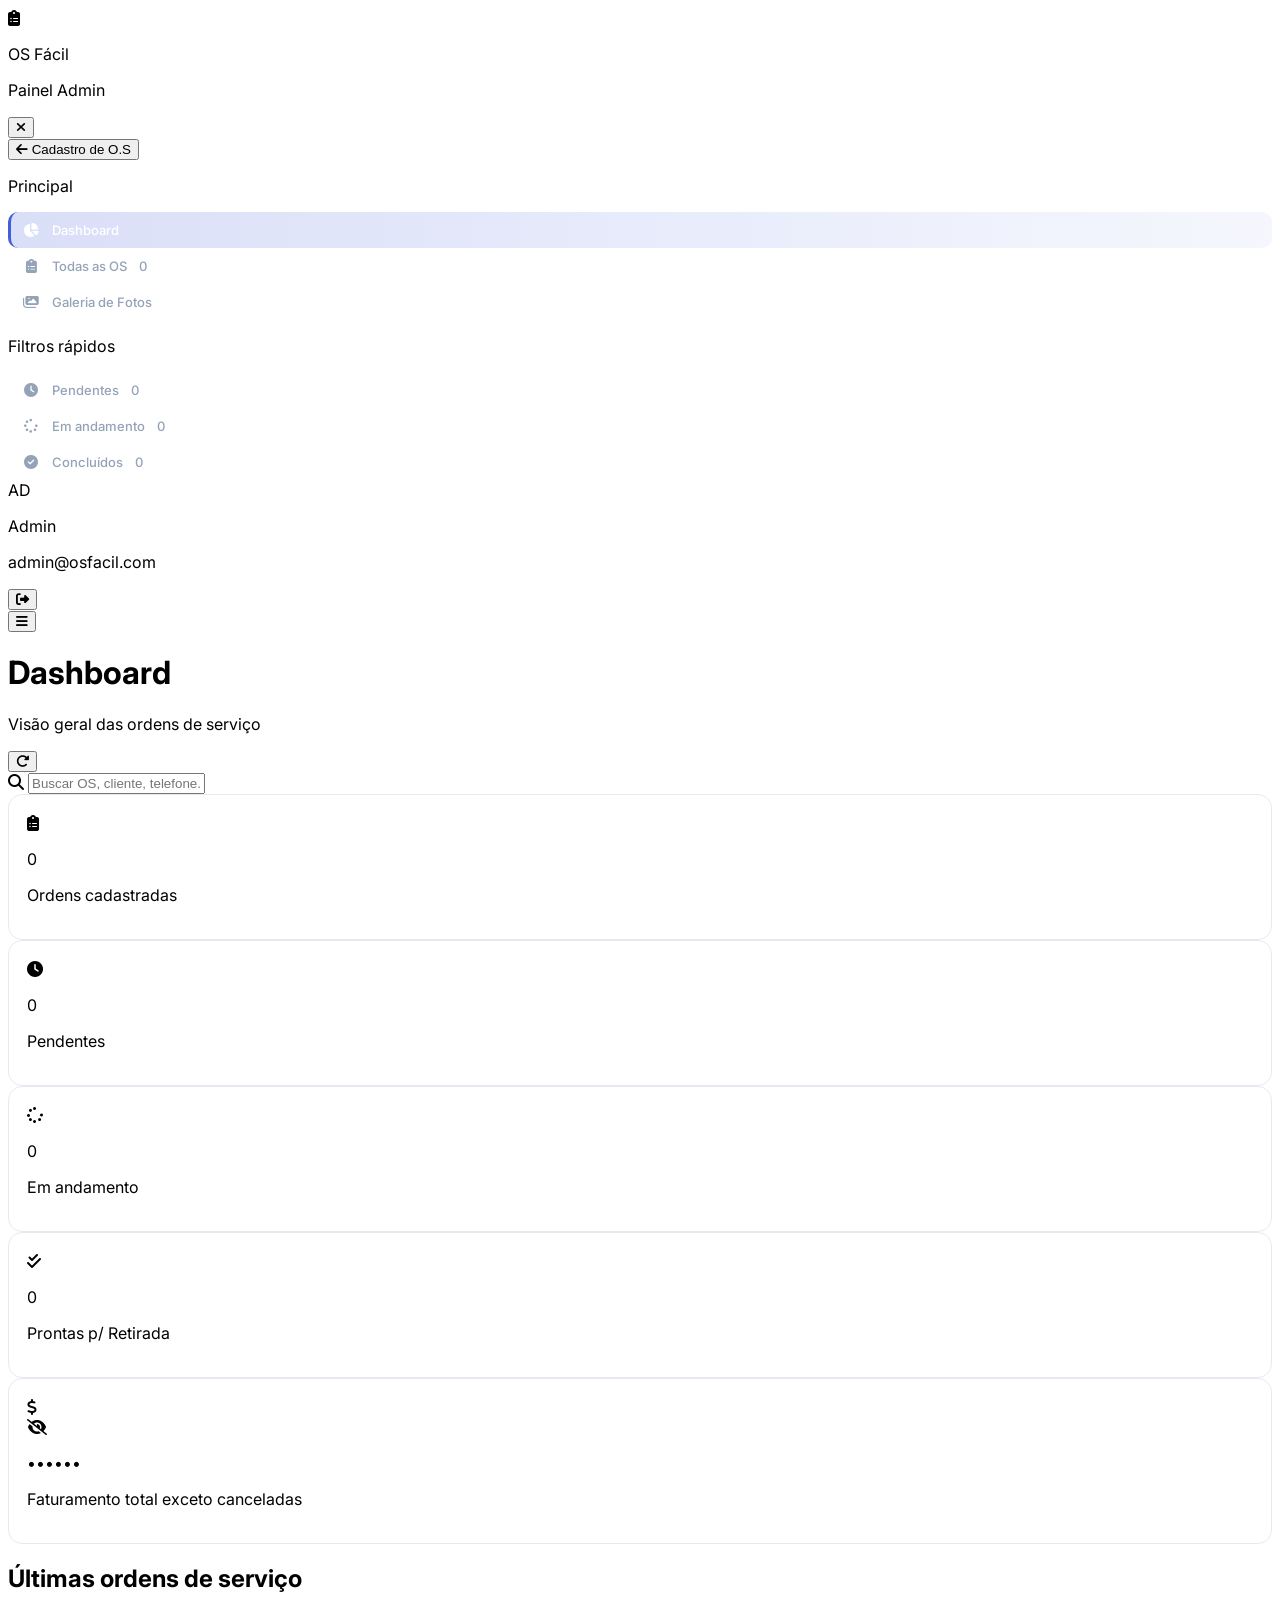
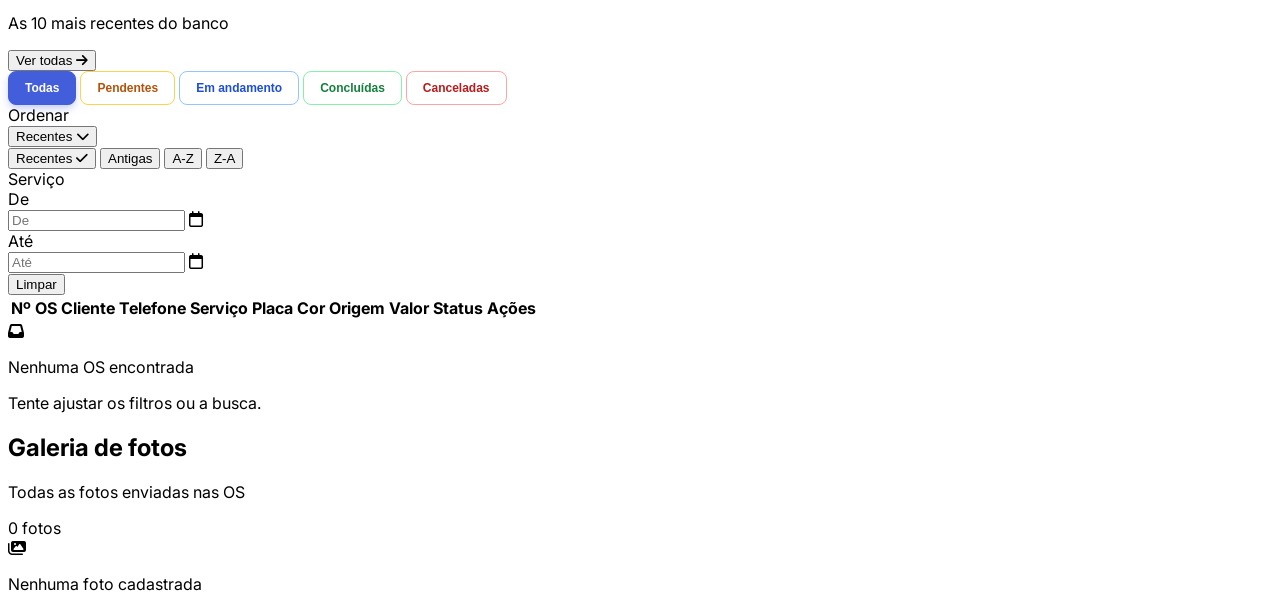
==== pwa_windows/index.html @ 5ba3494b "v2" ====
<!doctype html>
<html lang="pt-BR">
  <head>
    <meta charset="UTF-8" />
    <meta
      name="viewport"
      content="width=device-width, initial-scale=1.0, maximum-scale=5.0"
    />
    <title>OS Fácil — Painel de Ordens de Serviço</title>

    <!-- ================= PWA ================= -->
    <link rel="manifest" href="manifest.webmanifest" />
    <meta name="theme-color" content="#0f172a" />
    <meta name="application-name" content="OS Fácil" />
    <meta name="apple-mobile-web-app-capable" content="yes" />
    <meta name="apple-mobile-web-app-status-bar-style" content="black-translucent" />
    <meta name="apple-mobile-web-app-title" content="OS Fácil" />
    <link rel="icon" type="image/png" sizes="192x192" href="assets/icon-192.png" />
    <link rel="icon" type="image/png" sizes="512x512" href="assets/icon-512.png" />
    <link rel="apple-touch-icon" href="assets/icon-192.png" />
    <!-- ======================================= -->

    <script src="https://cdn.tailwindcss.com"></script>
    <link
      rel="stylesheet"
      href="https://cdnjs.cloudflare.com/ajax/libs/font-awesome/6.5.2/css/all.min.css"
    />
    <link
      href="https://fonts.googleapis.com/css2?family=Inter:wght@400;500;600;700;800&display=swap"
      rel="stylesheet"
    />
    <link rel="stylesheet" href="css/style.css" />
    <link
      rel="stylesheet"
      href="https://cdn.jsdelivr.net/npm/flatpickr/dist/flatpickr.min.css"
    />
    <script src="https://cdn.jsdelivr.net/npm/flatpickr"></script>
    <script src="https://cdn.jsdelivr.net/npm/flatpickr/dist/l10n/pt.js"></script>
    <style>
      body.is-electron .esconder-no-electron {
        display: none !important;
      }
    </style>
  </head>
  <body class="bg-slate-100 h-screen overflow-hidden flex">
    <!-- ============ OVERLAY (mobile) ============ -->
    <div
      id="sidebarOverlay"
      class="fixed inset-0 bg-slate-900/50 backdrop-blur-sm z-30 hidden lg:hidden"
      onclick="fecharSidebar()"
    ></div>

    <!-- ================= SIDEBAR ================= -->
    <aside
      id="sidebar"
      class="fixed lg:static inset-y-0 left-0 z-40 w-64 bg-slate-900 text-white flex flex-col flex-shrink-0 border-r border-slate-800 transform -translate-x-full lg:translate-x-0 transition-transform duration-300 ease-out"
    >
      <div class="px-5 py-5 border-b border-slate-800 flex items-center gap-3">
        <div
          class="w-10 h-10 rounded-xl bg-gradient-to-br from-indigo-500 to-indigo-700 flex items-center justify-center shadow-lg shadow-indigo-900/40 flex-shrink-0"
        >
          <i class="fa-solid fa-clipboard-list text-lg"></i>
        </div>
        <div class="min-w-0">
          <p class="font-extrabold text-base leading-none">OS Fácil</p>
          <p class="text-[10px] text-slate-400 mt-1 tracking-wider uppercase">
            Painel Admin
          </p>
        </div>
        <button
          onclick="fecharSidebar()"
          class="lg:hidden ml-auto w-8 h-8 rounded-lg hover:bg-white/10 flex items-center justify-center text-slate-400"
        >
          <i class="fa-solid fa-xmark"></i>
        </button>
      </div>

      <div class="px-3 pt-3">
        <button
          onclick="window.location.href = '../index.html'"
          class="esconder-no-electron w-full flex items-center gap-2 px-3 py-2 rounded-lg bg-indigo-600 hover:bg-indigo-500 text-white shadow-md text-sm font-semibold transition-colors"
        >
          <i class="fa-solid fa-arrow-left text-sm"></i>
          Cadastro de O.S
        </button>
      </div>

      <nav class="flex-1 px-3 py-4 space-y-1 overflow-y-auto">
        <p
          class="text-[10px] text-slate-500 font-bold uppercase px-3 mb-2 tracking-wider"
        >
          Principal
        </p>
        <a class="sidebar-link active" data-view="dashboard">
          <i class="fa-solid fa-chart-pie"></i>Dashboard
        </a>
        <a class="sidebar-link" data-view="os">
          <i class="fa-solid fa-clipboard-list"></i>Todas as OS
          <span
            id="badgeTotal"
            class="ml-auto bg-indigo-600 text-white text-[10px] font-bold px-2 py-0.5 rounded-full"
            >0</span
          >
        </a>
        <a class="sidebar-link" data-view="fotos">
          <i class="fa-solid fa-images"></i>Galeria de Fotos
        </a>

        <p
          class="text-[10px] text-slate-500 font-bold uppercase px-3 mt-5 mb-2 tracking-wider"
        >
          Filtros rápidos
        </p>
        <a class="sidebar-link" data-filter="Pendente">
          <i class="fa-solid fa-clock text-amber-400"></i>Pendentes
          <span
            id="badgePendente"
            class="ml-auto text-[10px] font-bold px-2 py-0.5 rounded-full bg-amber-500/20 text-amber-300"
            >0</span
          >
        </a>
        <a class="sidebar-link" data-filter="Em andamento">
          <i class="fa-solid fa-spinner text-blue-400"></i>Em andamento
          <span
            id="badgeAndamento"
            class="ml-auto text-[10px] font-bold px-2 py-0.5 rounded-full bg-blue-500/20 text-blue-300"
            >0</span
          >
        </a>
        <a class="sidebar-link" data-filter="Concluído">
          <i class="fa-solid fa-circle-check text-green-400"></i>Concluídos
          <span
            id="badgeConcluido"
            class="ml-auto text-[10px] font-bold px-2 py-0.5 rounded-full bg-green-500/20 text-green-300"
            >0</span
          >
        </a>
      </nav>

      <div class="px-4 py-4 border-t border-slate-800 flex items-center gap-3">
        <div
          class="w-9 h-9 rounded-full bg-gradient-to-br from-sky-400 to-indigo-500 flex items-center justify-center text-white font-bold text-sm flex-shrink-0"
        >
          AD
        </div>
        <div class="min-w-0">
          <p class="text-sm font-semibold truncate">Admin</p>
          <p class="text-[10px] text-slate-400 truncate">admin@osfacil.com</p>
        </div>
        <button
          class="ml-auto text-slate-400 hover:text-white transition flex-shrink-0"
        >
          <i class="fa-solid fa-right-from-bracket text-sm"></i>
        </button>
      </div>
    </aside>

    <!-- ================= MAIN ================= -->
    <div class="flex-1 flex flex-col overflow-hidden min-w-0">
      <header class="bg-white border-b border-slate-200 flex-shrink-0">
        <div
          class="px-3 md:px-6 py-3 flex items-center gap-2 md:gap-3 flex-wrap"
        >
          <button
            id="mobileMenuBtn"
            onclick="abrirSidebar()"
            class="lg:hidden w-9 h-9 rounded-lg border border-slate-200 flex items-center justify-center text-slate-600 hover:bg-slate-50 flex-shrink-0"
          >
            <i class="fa-solid fa-bars text-sm"></i>
          </button>

          <div class="min-w-0">
            <h1
              id="pageTitle"
              class="text-base md:text-lg font-bold text-slate-800 truncate"
            >
              Dashboard
            </h1>
            <p
              id="pageSubtitle"
              class="text-[10px] md:text-xs text-slate-500 truncate hidden sm:block"
            >
              Visão geral das ordens de serviço
            </p>
          </div>

          <button
            id="btnAtualizar"
            aria-label="Atualizar dados"
            onclick="carregarDados()"
            class="md:ml-0 ml-auto md:order-last w-9 h-9 rounded-lg border border-slate-200 flex items-center justify-center text-slate-500 hover:bg-slate-50 flex-shrink-0"
            title="Atualizar dados"
          >
            <i class="fa-solid fa-rotate-right text-sm"></i>
          </button>

          <div
            class="relative order-last w-full md:order-none md:w-64 lg:w-72 md:ml-auto"
          >
            <i
              class="fa-solid fa-magnifying-glass absolute left-3 top-1/2 -translate-y-1/2 text-slate-400 text-xs"
            ></i>
            <input
              id="searchInput"
              type="text"
              placeholder="Buscar OS, cliente, telefone..."
              class="search-input w-full pl-9 pr-3 py-2 border border-slate-200 rounded-lg text-sm text-slate-700 placeholder:text-slate-400 transition"
            />
          </div>
        </div>
      </header>

      <main class="flex-1 overflow-y-auto p-3 sm:p-4 lg:p-6">
        <!-- ============ DASHBOARD VIEW ============ -->
        <div id="viewDashboard" class="space-y-4 lg:space-y-6">
          <div
            class="grid grid-cols-2 md:grid-cols-3 lg:grid-cols-5 gap-3 lg:gap-4"
          >
            <div
              class="stat-card cursor-pointer transition-transform hover:-translate-y-1"
              onclick="filtrarPorCard('all')"
            >
              <div class="flex items-start justify-between mb-2 lg:mb-3">
                <div
                  class="w-9 h-9 lg:w-10 lg:h-10 rounded-xl bg-indigo-50 flex items-center justify-center"
                >
                  <i
                    class="fa-solid fa-clipboard-list text-indigo-600 text-sm lg:text-base"
                  ></i>
                </div>
              </div>
              <p
                class="text-xl lg:text-2xl font-extrabold text-slate-800"
                id="statTotal"
              >
                0
              </p>
              <p
                class="text-[10px] lg:text-xs text-slate-500 mt-1 leading-tight"
              >
                Ordens cadastradas
              </p>
            </div>

            <div
              class="stat-card cursor-pointer transition-transform hover:-translate-y-1"
              onclick="filtrarPorCard('Pendente')"
            >
              <div class="flex items-start justify-between mb-2 lg:mb-3">
                <div
                  class="w-9 h-9 lg:w-10 lg:h-10 rounded-xl bg-amber-50 flex items-center justify-center"
                >
                  <i
                    class="fa-solid fa-clock text-amber-600 text-sm lg:text-base"
                  ></i>
                </div>
              </div>
              <p
                class="text-xl lg:text-2xl font-extrabold text-slate-800"
                id="statPendente"
              >
                0
              </p>
              <p
                class="text-[10px] lg:text-xs text-slate-500 mt-1 leading-tight"
              >
                Pendentes
              </p>
            </div>

            <div
              class="stat-card cursor-pointer transition-transform hover:-translate-y-1"
              onclick="filtrarPorCard('Em andamento')"
            >
              <div class="flex items-start justify-between mb-2 lg:mb-3">
                <div
                  class="w-9 h-9 lg:w-10 lg:h-10 rounded-xl bg-blue-50 flex items-center justify-center"
                >
                  <i
                    class="fa-solid fa-spinner text-blue-600 text-sm lg:text-base"
                  ></i>
                </div>
              </div>
              <p
                class="text-xl lg:text-2xl font-extrabold text-slate-800"
                id="statAndamento"
              >
                0
              </p>
              <p
                class="text-[10px] lg:text-xs text-slate-500 mt-1 leading-tight"
              >
                Em andamento
              </p>
            </div>

            <div
              class="stat-card cursor-pointer transition-transform hover:-translate-y-1"
              onclick="filtrarPorCard('prontas')"
            >
              <div class="flex items-start justify-between mb-2 lg:mb-3">
                <div
                  class="w-9 h-9 lg:w-10 lg:h-10 rounded-xl bg-green-50 flex items-center justify-center"
                >
                  <i
                    class="fa-solid fa-check-double text-green-600 text-sm lg:text-base"
                  ></i>
                </div>
              </div>
              <p
                class="text-xl lg:text-2xl font-extrabold text-green-600"
                id="statProntas"
              >
                0
              </p>
              <p
                class="text-[10px] lg:text-xs text-slate-500 mt-1 leading-tight"
              >
                Prontas p/ Retirada
              </p>
            </div>

            <div
              id="cardFaturamento"
              class="stat-card cursor-pointer relative overflow-hidden group hover:-translate-y-1"
              role="button"
              tabindex="0"
              aria-label="Faturamento oculto. Digite a senha para ver"
              onclick="alternarFaturamento()"
            >
              <div class="flex items-start justify-between mb-2 lg:mb-3">
                <div
                  class="w-9 h-9 lg:w-10 lg:h-10 rounded-xl bg-emerald-50 flex items-center justify-center"
                >
                  <i
                    class="fa-solid fa-dollar-sign text-emerald-600 text-sm lg:text-base"
                  ></i>
                </div>
                <span
                  class="text-slate-400 group-hover:text-slate-600 transition-colors"
                >
                  <i
                    id="iconeCadeado"
                    class="fa-solid fa-eye-slash text-xs"
                  ></i>
                </span>
              </div>
              <p
                class="text-sm lg:text-xl font-extrabold text-slate-800 whitespace-nowrap overflow-hidden text-ellipsis"
                id="statFaturamento"
              >
                ••••••
              </p>
              <p
                class="text-[10px] lg:text-xs text-slate-500 mt-1 leading-tight"
              >
                Faturamento total
                <span class="block text-[9px] lg:text-[10px] text-slate-400"
                  >exceto canceladas</span
                >
              </p>
            </div>
          </div>

          <div
            class="bg-white border border-slate-200 rounded-2xl overflow-hidden"
          >
            <div
              class="px-4 lg:px-6 py-4 border-b border-slate-200 flex items-center justify-between bg-slate-50/50 gap-3"
            >
              <div class="min-w-0">
                <h2 class="font-bold text-slate-800 text-sm lg:text-base">
                  Últimas ordens de serviço
                </h2>
                <p class="text-[10px] lg:text-xs text-slate-500 mt-0.5">
                  As 10 mais recentes do banco
                </p>
              </div>
              <button
                class="text-xs font-bold text-indigo-600 hover:text-indigo-800 flex items-center gap-1 flex-shrink-0"
                onclick="mudarView('os')"
              >
                Ver todas <i class="fa-solid fa-arrow-right text-[10px]"></i>
              </button>
            </div>
            <div id="recentList" class="flex flex-col"></div>
          </div>
        </div>

        <!-- ============ OS VIEW ============ -->
        <div id="viewOS" class="hidden space-y-4">
          <!-- CARD DE FILTROS -->
          <div
            class="bg-white border border-slate-200 rounded-2xl p-4 shadow-sm flex flex-col gap-3"
          >
            <!-- Linha 1: Botões de Status -->
            <div class="flex gap-2 overflow-x-auto pb-1 lg:pb-0">
              <button class="filter-btn active flex-shrink-0" data-status="all">
                Todas
              </button>
              <button class="filter-btn flex-shrink-0" data-status="Pendente">
                Pendentes
              </button>
              <button
                class="filter-btn flex-shrink-0"
                data-status="Em andamento"
              >
                Em andamento
              </button>
              <button class="filter-btn flex-shrink-0" data-status="Concluído">
                Concluídas
              </button>
              <button class="filter-btn flex-shrink-0" data-status="Cancelado">
                Canceladas
              </button>
            </div>

            <!-- Linha 2: Ordenação, Serviço e Datas -->
            <div
              class="flex flex-wrap items-center gap-3 pt-3 border-t border-slate-100"
            >
              <div class="flex items-center gap-2">
                <label
                  class="text-[10px] font-bold text-slate-500 uppercase hidden sm:block"
                  >Ordenar</label
                >
                <div id="sortSelect" class="w-[130px]"></div>
              </div>

              <div class="flex items-center gap-2">
                <label
                  class="text-[10px] font-bold text-slate-500 uppercase hidden sm:block"
                  >Serviço</label
                >
                <div id="filtroServico" class="w-[160px]"></div>
              </div>

              <div class="flex items-center gap-2">
                <label
                  class="text-[10px] font-bold text-slate-500 uppercase hidden sm:block"
                  >De</label
                >
                <div class="relative flex items-center">
                  <input
                    type="text"
                    id="dataInicial"
                    placeholder="De"
                    class="h-[34px] pl-2 pr-8 border border-slate-200 rounded-lg text-xs w-28"
                  />
                  <i
                    class="fa-regular fa-calendar absolute right-2 text-slate-400 pointer-events-none"
                  ></i>
                </div>

                <label
                  class="text-[10px] font-bold text-slate-500 uppercase hidden sm:block"
                  >Até</label
                >
                <div class="relative flex items-center">
                  <input
                    type="text"
                    id="dataFinal"
                    placeholder="Até"
                    class="h-[34px] pl-2 pr-8 border border-slate-200 rounded-lg text-xs w-28"
                  />
                  <i
                    class="fa-regular fa-calendar absolute right-2 text-slate-400 pointer-events-none"
                  ></i>
                </div>

                <button
                  type="button"
                  id="btnLimparDatas"
                  class="h-[34px] px-3 ml-2 border border-slate-200 rounded-lg text-xs font-semibold text-slate-600 hover:bg-slate-50 transition"
                >
                  Limpar
                </button>
              </div>
            </div>
          </div>

          <!-- Tabela (desktop) -->
          <div
            id="desktopOSWrapper"
            class="hidden lg:block bg-white border border-slate-200 rounded-2xl overflow-x-auto"
          >
            <table class="w-full min-w-[1100px]">
              <thead class="bg-slate-50 border-b border-slate-200">
                <tr>
                  <th
                    class="text-left text-[10px] font-bold text-slate-500 uppercase tracking-wider px-3 py-3 whitespace-nowrap"
                  >
                    Nº OS
                  </th>
                  <th
                    class="text-left text-[10px] font-bold text-slate-500 uppercase tracking-wider px-3 py-3 whitespace-nowrap"
                  >
                    Cliente
                  </th>
                  <th
                    class="text-left text-[10px] font-bold text-slate-500 uppercase tracking-wider px-3 py-3 whitespace-nowrap"
                  >
                    Telefone
                  </th>
                  <th
                    class="text-left text-[10px] font-bold text-slate-500 uppercase tracking-wider px-3 py-3"
                  >
                    Serviço
                  </th>
                  <th
                    class="text-left text-[10px] font-bold text-slate-500 uppercase tracking-wider px-3 py-3 whitespace-nowrap"
                  >
                    Placa
                  </th>
                  <th
                    class="text-left text-[10px] font-bold text-slate-500 uppercase tracking-wider px-3 py-3 whitespace-nowrap"
                  >
                    Cor
                  </th>
                  <th
                    class="text-left text-[10px] font-bold text-slate-500 uppercase tracking-wider px-3 py-3 whitespace-nowrap"
                  >
                    Origem
                  </th>
                  <th
                    class="text-right text-[10px] font-bold text-slate-500 uppercase tracking-wider px-3 py-3 whitespace-nowrap"
                  >
                    Valor
                  </th>
                  <th
                    class="text-center text-[10px] font-bold text-slate-500 uppercase tracking-wider px-3 py-3 whitespace-nowrap"
                  >
                    Status
                  </th>
                  <th
                    class="text-right text-[10px] font-bold text-slate-500 uppercase tracking-wider px-3 py-3 whitespace-nowrap"
                  >
                    Ações
                  </th>
                </tr>
              </thead>
              <tbody id="tableBody" class="divide-y divide-slate-100"></tbody>
            </table>
            <div id="carregarMaisDesktop"></div>
          </div>

          <!-- Cards (mobile / tablet) -->
          <div id="mobileOSWrapper" class="lg:hidden space-y-3">
            <div id="mobileList" class="space-y-3"></div>
            <div id="carregarMaisMobile"></div>
          </div>

          <!-- Estado vazio (compartilhado) -->
          <div
            id="emptyState"
            class="hidden bg-white border border-slate-200 rounded-2xl px-5 py-16 text-center"
          >
            <div
              class="w-16 h-16 rounded-full bg-slate-100 flex items-center justify-center mx-auto mb-3"
            >
              <i class="fa-solid fa-inbox text-2xl text-slate-400"></i>
            </div>
            <p class="text-sm font-semibold text-slate-700">
              Nenhuma OS encontrada
            </p>
            <p class="text-xs text-slate-500 mt-1">
              Tente ajustar os filtros ou a busca.
            </p>
          </div>
        </div>

        <!-- ============ FOTOS VIEW ============ -->
        <div id="viewFotos" class="hidden">
          <div
            class="bg-white border border-slate-200 rounded-2xl p-3 sm:p-4 lg:p-6"
          >
            <div class="flex items-center justify-between mb-4 lg:mb-5 gap-3">
              <div class="min-w-0">
                <h2 class="font-bold text-slate-800 text-sm lg:text-base">
                  Galeria de fotos
                </h2>
                <p class="text-[10px] lg:text-xs text-slate-500 mt-0.5">
                  Todas as fotos enviadas nas OS
                </p>
              </div>
              <span
                id="fotosCount"
                class="text-[10px] lg:text-xs font-bold text-indigo-700 bg-indigo-50 px-3 py-1.5 rounded-full whitespace-nowrap"
                >0 fotos</span
              >
            </div>
            <div
              id="galeriaGrid"
              class="grid grid-cols-2 sm:grid-cols-3 md:grid-cols-4 lg:grid-cols-6 gap-2 lg:gap-3"
            ></div>
            <div id="galeriaEmpty" class="hidden py-16 text-center">
              <div
                class="w-16 h-16 rounded-full bg-slate-100 flex items-center justify-center mx-auto mb-3"
              >
                <i class="fa-solid fa-images text-2xl text-slate-400"></i>
              </div>
              <p class="text-sm font-semibold text-slate-700">
                Nenhuma foto cadastrada
              </p>
            </div>
          </div>
        </div>
      </main>
    </div>

    <!-- ================= MODAL ================= -->
    <div id="modalDetalhes" class="modal-overlay">
      <div
        class="modal-content"
        role="dialog"
        aria-modal="true"
        aria-labelledby="modalTitle"
      >
        <div
          class="sticky top-0 bg-white border-b border-slate-200 px-4 sm:px-6 py-3 sm:py-4 flex items-center justify-between rounded-t-[18px] z-10"
        >
          <div class="min-w-0">
            <h2
              class="font-bold text-slate-800 text-sm sm:text-base"
              id="modalTitle"
            >
              Editar OS
            </h2>
            <p
              class="text-[10px] sm:text-xs text-slate-500 mt-0.5 truncate"
              id="modalSubtitle"
            ></p>
          </div>
          <button
            aria-label="Fechar"
            onclick="fecharModal()"
            class="w-9 h-9 rounded-lg hover:bg-slate-100 flex items-center justify-center text-slate-500 transition flex-shrink-0"
          >
            <i class="fa-solid fa-xmark"></i>
          </button>
        </div>
        <div id="modalBody" class="p-3 sm:p-6 space-y-4 sm:space-y-5"></div>
      </div>
    </div>

    <!-- ================= LIGHTBOX ================= -->
    <div id="lightbox" class="lightbox" onclick="fecharLightbox(event)">
      <button
        class="lightbox-close"
        aria-label="Fechar foto"
        onclick="fecharLightbox(event)"
      >
        <i class="fa-solid fa-xmark"></i>
      </button>
      <button
        id="lightboxPrev"
        aria-label="Foto anterior"
        class="lightbox-nav prev hidden"
        onclick="
          event.stopPropagation();
          navegarLightbox(-1);
        "
      >
        <i class="fa-solid fa-chevron-left"></i>
      </button>
      <img
        id="lightboxImg"
        src=""
        alt="Visualização da foto"
        onclick="event.stopPropagation()"
      />
      <button
        id="lightboxNext"
        aria-label="Próxima foto"
        class="lightbox-nav next hidden"
        onclick="
          event.stopPropagation();
          navegarLightbox(1);
        "
      >
        <i class="fa-solid fa-chevron-right"></i>
      </button>
      <div id="lightboxCounter" class="lightbox-counter hidden">1 / 1</div>
    </div>

    <div id="toast" class="toast" role="status" aria-live="polite"></div>

    <!-- BIBLIOTECAS CDN -->
    <script src="https://cdn.jsdelivr.net/npm/@supabase/supabase-js@2"></script>
    <script src="https://cdnjs.cloudflare.com/ajax/libs/html2canvas/1.4.1/html2canvas.min.js"></script>
    <script src="https://cdnjs.cloudflare.com/ajax/libs/html2pdf.js/0.10.1/html2pdf.bundle.min.js"></script>

    <!-- SETUP DO PLUGIN CAMERA (Capacitor) -->
    <script>
      (function setupCamera() {
        if (
          window.Capacitor &&
          window.Capacitor.Plugins &&
          window.Capacitor.Plugins.Camera
        ) {
          window.Camera = window.Capacitor.Plugins.Camera;
        } else if (
          window.Capacitor &&
          typeof window.Capacitor.registerPlugin === "function"
        ) {
          try {
            window.Camera = window.Capacitor.registerPlugin("Camera");
          } catch (_) {}
        }
      })();
    </script>

    <!-- REGISTRO DO SERVICE WORKER (só roda no navegador) -->
    <script src="js/registrar-sw.js"></script>

    <!-- MÓDULO PRINCIPAL -->
    <script type="module" src="js/main.js"></script>
  </body>
</html>
---- pwa_windows/css/style.css ----
* {
  box-sizing: border-box;
}
body {
  font-family: "Inter", sans-serif;
}

input[type="text"],
textarea {
  text-transform: uppercase;
}
input[type="text"]::placeholder,
textarea::placeholder {
  text-transform: none;
}
input[type="tel"],
input[type="number"],
input[type="email"],
input[type="password"] {
  text-transform: none;
}

::-webkit-scrollbar {
  width: 8px;
  height: 8px;
}
::-webkit-scrollbar-track {
  background: transparent;
}
::-webkit-scrollbar-thumb {
  background: #cbd5e1;
  border-radius: 8px;
}
::-webkit-scrollbar-thumb:hover {
  background: #94a3b8;
}

.sidebar-link {
  display: flex;
  align-items: center;
  gap: 12px;
  padding: 10px 14px;
  border-radius: 10px;
  color: #94a3b8;
  font-size: 13px;
  font-weight: 500;
  transition: all 0.15s;
  cursor: pointer;
}
.sidebar-link:hover {
  background: rgba(255, 255, 255, 0.05);
  color: white;
}
.sidebar-link.active {
  background: linear-gradient(
    90deg,
    rgba(67, 94, 219, 0.2),
    rgba(67, 94, 219, 0.05)
  );
  color: white;
  border-left: 3px solid #435edb;
  padding-left: 11px;
}
.sidebar-link i {
  width: 18px;
  text-align: center;
  font-size: 14px;
}

.stat-card {
  background: white;
  border: 1px solid #e6eaf0;
  border-radius: 14px;
  padding: 14px;
  transition: all 0.2s;
}
@media (min-width: 1024px) {
  .stat-card {
    padding: 18px;
  }
}
.stat-card:hover {
  transform: translateY(-2px);
  box-shadow: 0 12px 24px -8px rgba(23, 32, 51, 0.12);
}

.table-row {
  transition: background 0.15s;
  cursor: pointer;
}
.table-row:hover {
  background: #f8fafc;
}

.badge {
  display: inline-flex;
  align-items: center;
  gap: 5px;
  padding: 3px 10px;
  border-radius: 20px;
  font-size: 11px;
  font-weight: 600;
  white-space: nowrap;
}
.badge-dot {
  width: 6px;
  height: 6px;
  border-radius: 50%;
}

.badge-pendente {
  background: #fef3c7;
  color: #92400e;
}
.badge-pendente .badge-dot {
  background: #f59e0b;
}
.badge-andamento {
  background: #dbeafe;
  color: #1e40af;
}
.badge-andamento .badge-dot {
  background: #3b82f6;
}
.badge-concluido {
  background: #dcfce7;
  color: #166534;
}
.badge-concluido .badge-dot {
  background: #22c55e;
}
.badge-cancelado {
  background: #fee2e2;
  color: #991b1b;
}
.badge-cancelado .badge-dot {
  background: #ef4444;
}

.search-input:focus {
  outline: none;
  border-color: #435edb;
  box-shadow: 0 0 0 3px rgba(67, 94, 219, 0.12);
}

/* ==========================================
   BOTÕES DE FILTRO COLORIDOS E DESTACADOS
   ========================================== */
.filter-btn {
  padding: 6px 16px;
  border-radius: 8px;
  font-size: 12px;
  font-weight: 700;
  transition: all 0.2s ease;
  border: 1px solid #e6eaf0;
  background: white;
  color: #465166;
  cursor: pointer;
  white-space: nowrap;
  display: inline-flex;
  align-items: center;
  justify-content: center;
  height: 34px;
}

.filter-btn:hover {
  background: #f1f5f9;
}

/* Botão "Todas" */
.filter-btn.active[data-status="all"] {
  background: #435edb;
  color: white;
  border-color: #435edb;
  box-shadow: 0 4px 10px -2px rgba(67, 94, 219, 0.4);
}

/* Botão "Pendente" (Laranja) */
.filter-btn[data-status="Pendente"] {
  color: #b45309;
  border-color: #fcd34d;
}
.filter-btn[data-status="Pendente"]:hover {
  background: #fffbeb;
}
.filter-btn[data-status="Pendente"].active {
  background: #f59e0b;
  color: white;
  border-color: #f59e0b;
  box-shadow: 0 4px 10px -2px rgba(245, 158, 11, 0.4);
}

/* Botão "Em andamento" (Azul) */
.filter-btn[data-status="Em andamento"] {
  color: #1d4ed8;
  border-color: #93c5fd;
}
.filter-btn[data-status="Em andamento"]:hover {
  background: #eff6ff;
}
.filter-btn[data-status="Em andamento"].active {
  background: #3b82f6;
  color: white;
  border-color: #3b82f6;
  box-shadow: 0 4px 10px -2px rgba(59, 130, 246, 0.4);
}

/* Botão "Concluído" (Verde) */
.filter-btn[data-status="Concluído"] {
  color: #15803d;
  border-color: #86efac;
}
.filter-btn[data-status="Concluído"]:hover {
  background: #f0fdf4;
}
.filter-btn[data-status="Concluído"].active {
  background: #22c55e;
  color: white;
  border-color: #22c55e;
  box-shadow: 0 4px 10px -2px rgba(34, 197, 94, 0.4);
}

/* Botão "Cancelado" (Vermelho) */
.filter-btn[data-status="Cancelado"] {
  color: #b91c1c;
  border-color: #fca5a5;
}
.filter-btn[data-status="Cancelado"]:hover {
  background: #fef2f2;
}
.filter-btn[data-status="Cancelado"].active {
  background: #ef4444;
  color: white;
  border-color: #ef4444;
  box-shadow: 0 4px 10px -2px rgba(239, 68, 68, 0.4);
}

.modal-overlay {
  position: fixed;
  inset: 0;
  background: rgba(15, 23, 42, 0.6);
  backdrop-filter: blur(4px);
  display: flex;
  align-items: center;
  justify-content: center;
  padding: 12px;
  z-index: 50;
  opacity: 0;
  pointer-events: none;
  transition: opacity 0.2s;
}
@media (min-width: 640px) {
  .modal-overlay {
    padding: 24px;
  }
}
.modal-overlay.show {
  opacity: 1;
  pointer-events: auto;
}
.modal-content {
  background: white;
  border-radius: 18px;
  width: 100%;
  max-width: 720px;
  max-height: 95vh;
  overflow-y: auto;
  transform: scale(0.95);
  transition: transform 0.2s;
  box-shadow: 0 25px 50px -12px rgba(0, 0, 0, 0.4);
}
@media (min-width: 640px) {
  .modal-content {
    max-height: 90vh;
  }
}
.modal-overlay.show .modal-content {
  transform: scale(1);
}

.photo-thumb {
  width: 100%;
  aspect-ratio: 1;
  object-fit: cover;
  border-radius: 10px;
  border: 1px solid #e6eaf0;
  cursor: pointer;
  transition: transform 0.15s;
}
.photo-thumb:hover {
  transform: scale(1.03);
}

.toast {
  position: fixed;
  bottom: 16px;
  left: 16px;
  right: 16px;
  padding: 14px 20px;
  border-radius: 12px;
  color: white;
  font-size: 13px;
  font-weight: 600;
  box-shadow: 0 10px 30px -5px rgba(0, 0, 0, 0.3);
  z-index: 100;
  transform: translateY(100px);
  opacity: 0;
  transition: all 0.3s;
  text-align: center;
}
@media (min-width: 640px) {
  .toast {
    left: auto;
    right: 24px;
    bottom: 24px;
    text-align: left;
  }
}
.toast.show {
  transform: translateY(0);
  opacity: 1;
}
.toast-success {
  background: #16a34a;
}
.toast-error {
  background: #dc2626;
}

.lightbox {
  position: fixed;
  inset: 0;
  background: rgba(0, 0, 0, 0.92);
  display: flex;
  align-items: center;
  justify-content: center;
  z-index: 200;
  opacity: 0;
  pointer-events: none;
  transition: opacity 0.3s;
  padding: 20px;
}
.lightbox.show {
  opacity: 1;
  pointer-events: auto;
}
.lightbox img {
  max-width: 100%;
  max-height: 85vh;
  border-radius: 8px;
  box-shadow: 0 10px 40px rgba(0, 0, 0, 0.5);
  transform: scale(0.95);
  transition: transform 0.3s;
  user-select: none;
}
.lightbox.show img {
  transform: scale(1);
}

.lightbox-close {
  position: absolute;
  top: 16px;
  right: 16px;
  width: 44px;
  height: 44px;
  border-radius: 50%;
  background: rgba(255, 255, 255, 0.1);
  color: white;
  display: flex;
  align-items: center;
  justify-content: center;
  cursor: pointer;
  transition: background 0.2s;
  font-size: 20px;
  border: none;
  z-index: 210;
}
.lightbox-close:hover {
  background: rgba(255, 255, 255, 0.2);
}

.lightbox-nav {
  position: absolute;
  top: 50%;
  transform: translateY(-50%);
  width: 44px;
  height: 44px;
  border-radius: 50%;
  background: rgba(255, 255, 255, 0.1);
  color: white;
  display: flex;
  align-items: center;
  justify-content: center;
  cursor: pointer;
  transition:
    background 0.2s,
    transform 0.2s;
  font-size: 18px;
  border: none;
  z-index: 210;
}
.lightbox-nav:hover {
  background: rgba(255, 255, 255, 0.25);
  transform: translateY(-50%) scale(1.1);
}
.lightbox-nav.prev {
  left: 16px;
}
.lightbox-nav.next {
  right: 16px;
}

.lightbox-counter {
  position: absolute;
  bottom: 24px;
  left: 50%;
  transform: translateX(-50%);
  background: rgba(0, 0, 0, 0.6);
  color: white;
  padding: 6px 16px;
  border-radius: 20px;
  font-size: 12px;
  font-weight: 600;
  z-index: 210;
  border: 1px solid rgba(255, 255, 255, 0.1);
}

.edit-input {
  width: 100%;
  padding: 8px 12px;
  border: 1px solid #cbd5e1;
  border-radius: 8px;
  font-size: 14px;
  color: #172033;
  outline: none;
  transition: border-color 0.2s;
  background: white;
}
.edit-input:focus {
  border-color: #435edb;
  box-shadow: 0 0 0 2px rgba(67, 94, 219, 0.1);
}

/* ---------- HARDEN: estados de erro, valores longos, fotos indisponíveis ---------- */
.edit-input.is-invalid,
.edit-input[aria-invalid="true"] {
  border-color: #dc2626;
  box-shadow: 0 0 0 2px rgba(220, 38, 38, 0.15);
}

#statFaturamento {
  font-variant-numeric: tabular-nums;
}
#statFaturamento.valor-longo {
  font-size: 0.875rem;
  white-space: normal;
  overflow-wrap: anywhere;
}
@media (min-width: 1024px) {
  #statFaturamento.valor-longo {
    font-size: 1.05rem;
  }
}

.foto-indisponivel {
  display: inline-flex;
  align-items: center;
  justify-content: center;
  background: #f1f5f9;
  color: #94a3b8;
  border: 1px dashed #cbd5e1;
}
.foto-indisponivel.photo-thumb {
  cursor: default;
}
.foto-indisponivel.photo-thumb:hover {
  transform: none;
}

button:disabled {
  cursor: not-allowed;
}
#btnAtualizar:disabled {
  opacity: 0.6;
}

:focus-visible {
  outline: 2px solid #435edb;
  outline-offset: 2px;
}

/* ---------- REMOVER SETINHAS DOS INPUTS NUMBER ---------- */
input[type="number"]::-webkit-outer-spin-button,
input[type="number"]::-webkit-inner-spin-button {
  -webkit-appearance: none;
  margin: 0;
}
input[type="number"] {
  -moz-appearance: textfield;
  appearance: textfield;
}

/* ---------- ESTILO DO CALENDÁRIO CUSTOMIZADO (FLATPICKR) ---------- */
.flatpickr-day.selected,
.flatpickr-day.startRange,
.flatpickr-day.endRange,
.flatpickr-day.selected.inRange,
.flatpickr-day.selected:focus,
.flatpickr-day.selected:hover,
.flatpickr-day.selected.prevMonthDay,
.flatpickr-day.selected.nextMonthDay {
  background: #435edb !important;
  border-color: #435edb !important;
}
.flatpickr-calendar {
  border-radius: 12px;
  box-shadow: 0 10px 25px rgba(0, 0, 0, 0.1) !important;
  border: 1px solid #e6eaf0 !important;
  font-family: "Inter", sans-serif;
}
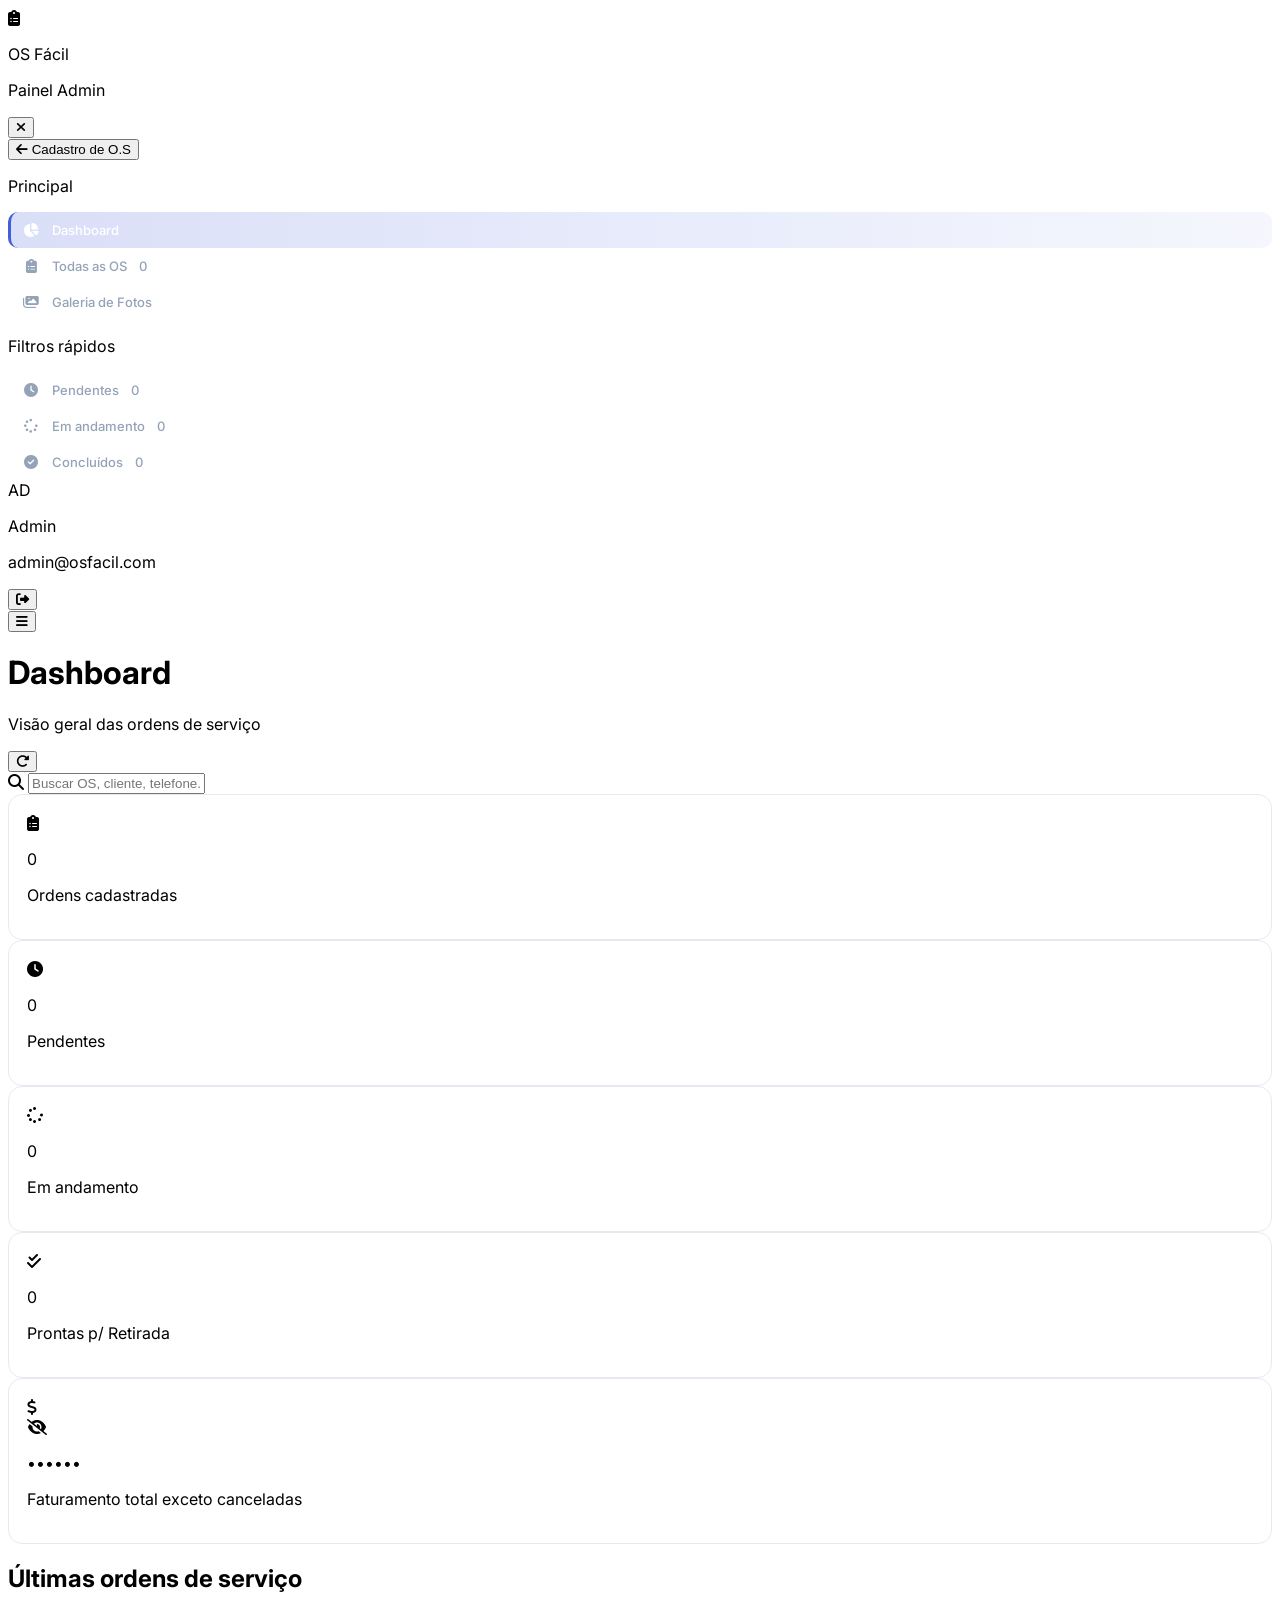
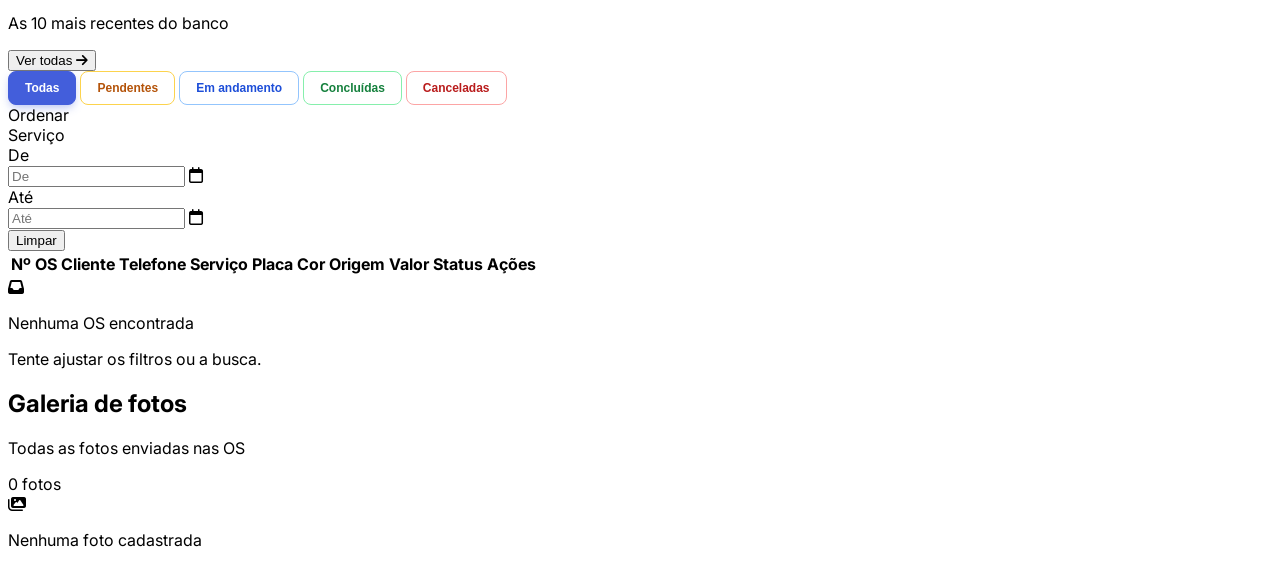
==== commit c970a0fa: "V2" ====
--- a/pwa_windows/index.html
+++ b/pwa_windows/index.html
@@ -19,7 +19,6 @@
     <link rel="icon" type="image/png" sizes="512x512" href="assets/icon-512.png" />
     <link rel="apple-touch-icon" href="assets/icon-192.png" />
     <!-- ======================================= -->
-
     <script src="https://cdn.tailwindcss.com"></script>
     <link
       rel="stylesheet"
@@ -686,10 +685,10 @@
     <div id="toast" class="toast" role="status" aria-live="polite"></div>
 
     <!-- BIBLIOTECAS CDN -->
-    <script src="https://cdn.jsdelivr.net/npm/@supabase/supabase-js@2"></script>
-    <script src="https://cdnjs.cloudflare.com/ajax/libs/html2canvas/1.4.1/html2canvas.min.js"></script>
-    <script src="https://cdnjs.cloudflare.com/ajax/libs/html2pdf.js/0.10.1/html2pdf.bundle.min.js"></script>
-
+<script src="https://cdn.jsdelivr.net/npm/@supabase/supabase-js@2"></script>
+<script src="https://cdn.jsdelivr.net/npm/dexie@4.0.0/dist/dexie.min.js"></script> <!-- ADICIONE AQUI -->
+<script src="https://cdnjs.cloudflare.com/ajax/libs/html2canvas/1.4.1/html2canvas.min.js"></script>
+<script src="https://cdnjs.cloudflare.com/ajax/libs/html2pdf.js/0.10.1/html2pdf.bundle.min.js"></script>
     <!-- SETUP DO PLUGIN CAMERA (Capacitor) -->
     <script>
       (function setupCamera() {
@@ -716,4 +715,4 @@
     <!-- MÓDULO PRINCIPAL -->
     <script type="module" src="js/main.js"></script>
   </body>
-</html>+</html>
